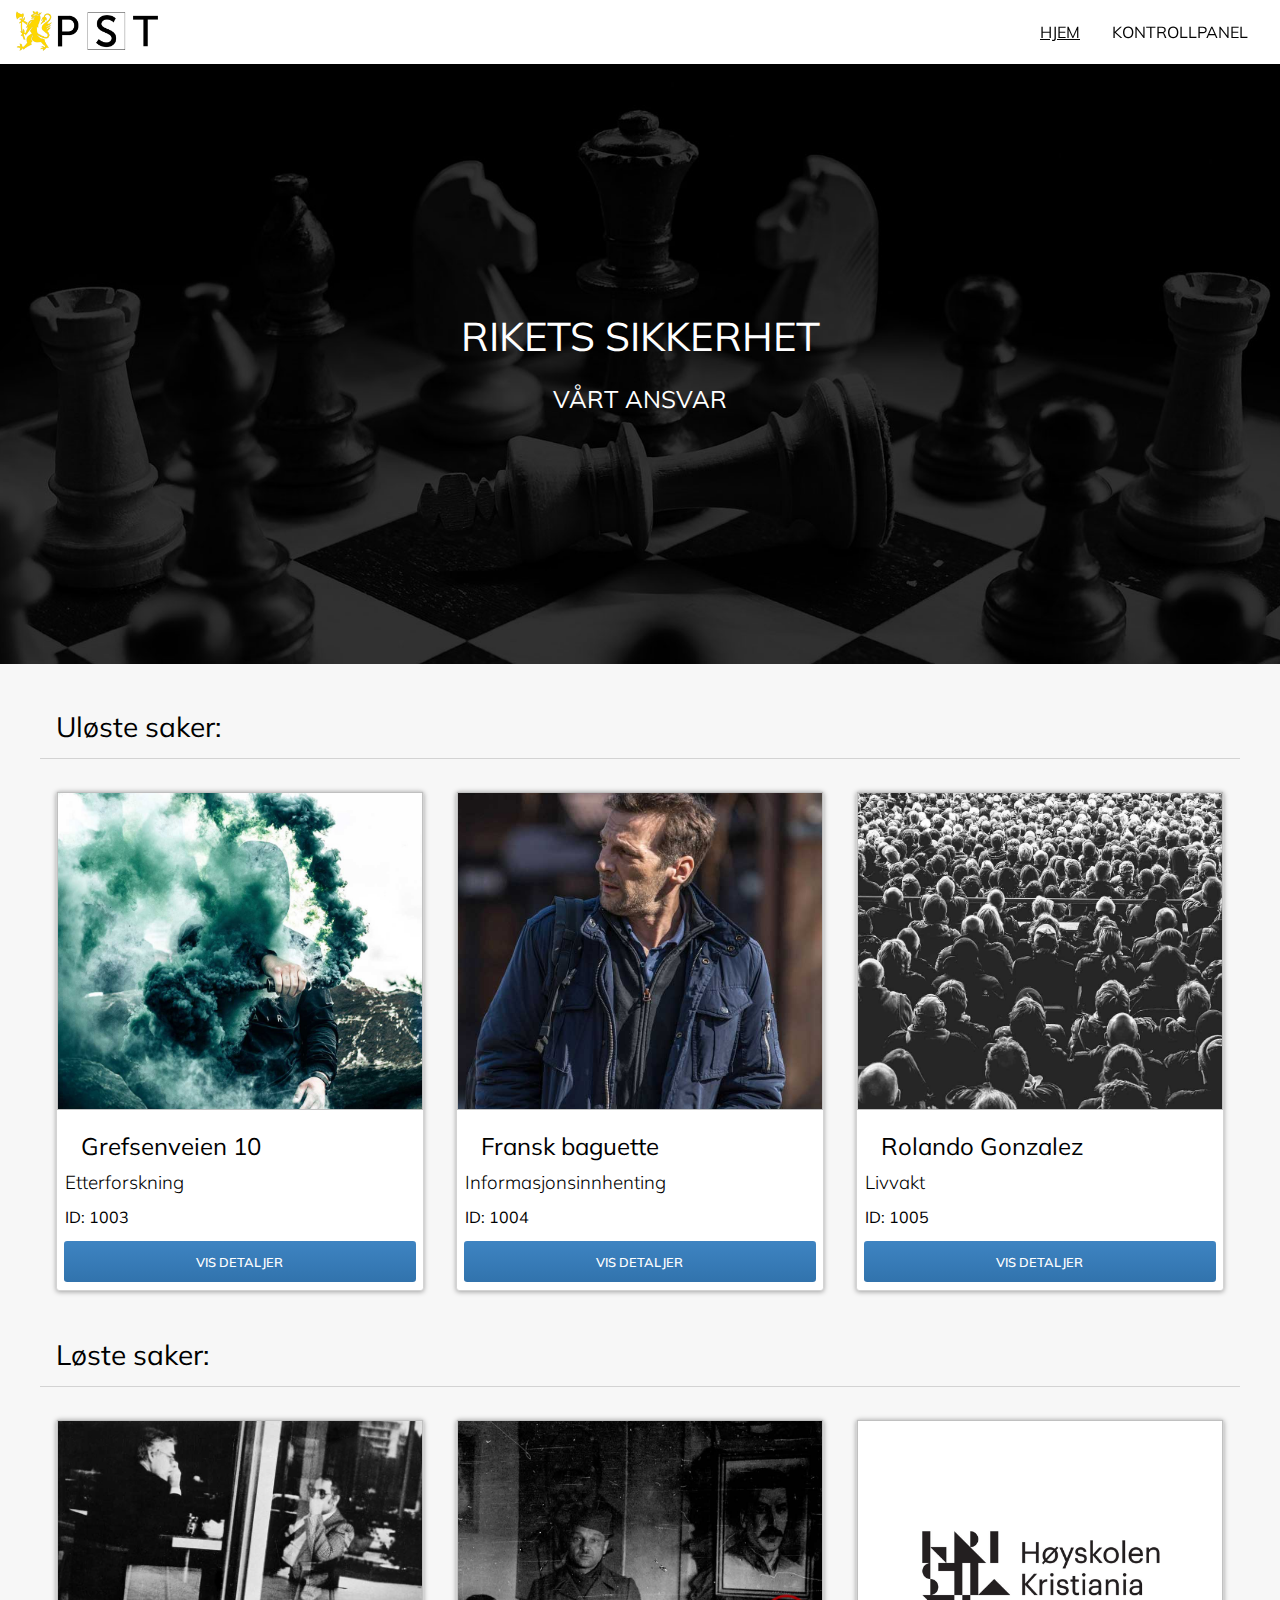
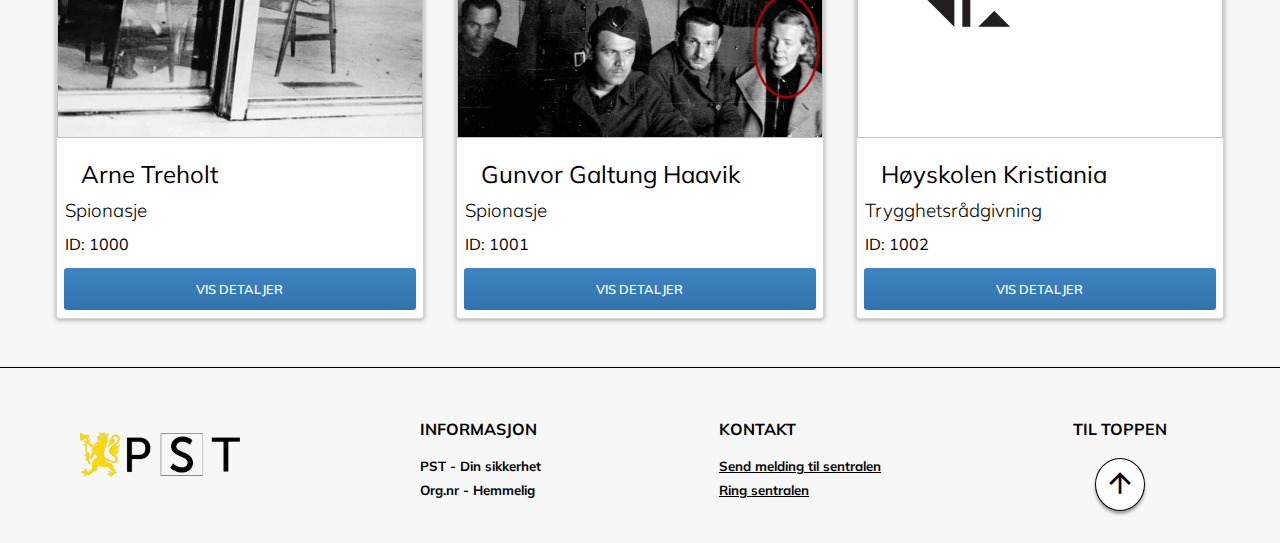
==== index.html @ a3e3e1ad "first commit" ====
<!DOCTYPE html>

<!--
    UNIVERSELL UTFORMING:

        Bilder
            - Alle bilder har en alternativ tekst. Hvis bildet ikke vises vil teksten bli synlig
            - Hvis det er statiske bilder i artikler vil de ha en forklarende tekst under bildet 
                som kan bli lest opp av en screenreader

        Tekststørrelse (font-size) styres av browserens (klientens) innstillinger
            - Har konsekvent brukt rem for at font-size skal følge nettleserens predefinerte innstillinger

        Fargevalg
            - Brukt farger med god kontrast for at personer med fargeblindhet skal ha så lite vanskeligheter som mulig

        Fulgt retningslinjer for bruk av tilbakemeldinger til bruker
            - Popup-advarsel når brukeren er på vei til å gjøre noe ireversibelt

        Fulgt retningslinjer for bruk av forklarende meldinger til bruker om hva som skal skje
            - Klar tekst for hva som er i ferd med å skje hvis brukeren trykker på ulike knapper

        Bruk av kjente ikoner og snarveier for å ikke villlede brukeren
            - Pluss-tegn for å legge til nye elementer
            - Logo leder tilbake til forside

        Fulgt konvensjon for oppbygging av elementer med tanke på andvendbarhet ved bruk av tastatur
            - Man kan fint "tabbe" seg gjennom sidene, og navigere med tastatur
            - Et lite minus her er navigering med "tab"-tast for å nå frem til popup-innholdet på admin-siden   
-->


<html lang="en">

<head>
    <meta charset="UTF-8">
    <meta name="viewport" content="width=device-width, initial-scale=1.0">
    <meta http-equiv="X-UA-Compatible" content="ie=edge">
    <link rel="stylesheet" href="css/header.css">
    <link rel="stylesheet" href="css/style.css">
    <link rel="stylesheet" href="css/index.css">
    <link rel="stylesheet" href="css/footer.css">
    <link rel="stylesheet" href="https://fonts.googleapis.com/css?family=Muli:300,400,600,800&display=swap">
    <link rel="stylesheet" href="https://fonts.googleapis.com/icon?family=Material+Icons">
    <title>PST - Din sikkerhet</title>
</head>

<body>
    <!-- Fixed header that is equal on every page -->
    <header>
        <section class="header-left">
            <a href="./"><img src="img/logo-long.png" alt="PST logo"></a>
        </section>
        <section class="header-right">
            <div onclick="showMenu()" id="menu-button">&#9776;</div>
            <nav id="topnav" class="topnav">
                <ul><a href="./"><u>HJEM</u></a></ul>
                <ul><a href="admin.html">KONTROLLPANEL</a></ul>
            </nav>
        </section>
    </header>
    <!-- Main container with main content -->
    <main>
        <!-- Banner -->
        <section id="main-banner" class="banner">
            <h1>RIKETS SIKKERHET</h1>
            <h2>VÅRT ANSVAR</h2>
        </section>
        <!-- Cases -->
        <section class="case-wrapper">
            <article>
                <h2 class="content-title">Uløste saker:</h2>
                <section class="case-container" id="index-unsolved-case-container"></section>
            </article>
            <article>
                <h2 class="content-title">Løste saker:</h2>
                <section class="case-container" id="index-solved-case-container"></section>
            </article>
        </section>
    </main>
    <!-- Footer that is equal on every page -->
    <footer>
        <section class="footer-content" id="footer-content-1">
            <a href="./"><img src="img/logo-long.png" alt="PST logo"></a>
        </section>
        <section class="footer-content" id="footer-content-2">
            <div class="text-container">
                <h4>INFORMASJON</h4>
                <h5>PST - Din sikkerhet</h5>
                <h5>Org.nr - Hemmelig</h5>
            </div>
        </section>
        <section class="footer-content" id="footer-content-3">
            <div class="text-container">
                <h4>KONTAKT</h4>
                <h5><a href="mailto:kontakt@pst-appen.no">Send melding til sentralen</a></h5>
                <h5><a href="tel:12345678">Ring sentralen</a></h5>
            </div>
        </section>
        <section class="footer-content" id="footer-content-4">
            <h4>TIL TOPPEN</h4>
            <button onclick="topScroll()"><span class="material-icons">arrow_upward</span></button>
        </section>
    </footer>
    <script src="js/script.js"></script>
    <script src="js/cases.js"></script>
    <script src="js/index.js"></script>
</body>

</html>
---- css/header.css ----
header {
    display: grid;
    grid-template-columns: 1fr 2fr;
    position: fixed;
    width: 100vw;
    height: 4rem;
    background-color: #FFFFFF;
    box-shadow: 3px 0 10px rgba(0, 0, 0, 0.35);
}

header [class*="header-"], .topnav {
    display: flex;
    flex-direction: row;
    align-items: center;
    padding: 0 1rem;
}

.header-left {
    justify-content: flex-start;
}

.header-left img {
    height: 2.5rem;
}

.header-right, .topnav {
    justify-content: flex-end;
}

.topnav ul {
    padding-left: 2rem;
}

.topnav a {
    color: #030303;
    text-decoration: none;
}

.topnav a:hover {
    color: #5f5f5f;
}

#menu-button {
    display: none;
    position: absolute;
    right: 30px;
    top: 50%;
    transform: translateY(-50%);
    font-size: 2rem;
}

@media only screen and (max-width: 750px) {
    .header-right {
        flex-direction: column;
    }
    #menu-button {
        display: block;
    }
    .topnav {
        flex-direction: column !important;
        align-items: flex-start !important;
        justify-content: flex-start !important;
        position: absolute;
        left: -999%;
        top: 100%;
        width: 60vw;
        padding: 1rem 0 0 0;
        background-color: rgb(51, 51, 51);
        height: calc(100vh - 4rem);
        overflow: hidden;
    }
    .topnav ul {
        padding: 0 1rem;
    }
    .topnav a {
        color: #FFFFFF;
    }
}
---- css/style.css ----
html, body {
    font-size: 1rem;
    line-height: 16px;
    padding: 0;
    margin: 0;
    overflow-x: hidden;
    background-color: #F7F7F7;
}

* {
    box-sizing: border-box;
    font-family: 'Muli', sans-serif;
}

input[type="button"]:hover, button:hover, a:hover {
    cursor: pointer;
}

main {
    min-height: 700px;
    margin-top: 4rem;
}

.banner {
    display: flex;
    flex-direction: column;
    justify-content: center;
    align-items: center;
    width: 100%;
    height: 600px;
    margin-bottom: 2rem;
}

.banner h1 {
    font-weight: 400;
    font-size: 2.5rem;
    color: #FFFFFF;
}

.banner h2 {
    font-weight: 400;
    font-size: 1.5rem;
    color: #FFFFFF;
}

.banner h3 {}

.case-wrapper {
    display: flex;
    flex-direction: column;
    max-width: 1200px;
    margin: 0 auto;
}

.case-wrapper .content-title {
    font-size: 1.75rem;
    font-weight: 400;
}

.case-wrapper article h2 {
    text-align: left;
    margin-left: 1rem;
}

.case-container {
    display: grid;
    grid-template-columns: repeat(3, 1fr);
    padding: 1rem 0;
    border-top: 1px solid lightgrey;
}

.case-container .single-case {
    display: flex;
    flex-direction: column;
    height: 500px;
    margin: 1rem;
    border-radius: 0.2rem;
    border: 1px solid lightgrey;
    box-shadow: 0px 1px 5px rgba(0, 0, 0, 0.35);
    background-color: #FFFFFF;
}

.case-container .img-container {
    height: 80%;
}

.case-container img {
    width: 100%;
    height: 100%;
    background-size: cover;
    background-position: center center;
}

.case-container .text-content {
    padding: 0.5rem;
}

.case-container .text-content h2 {
    text-align: left;
    font-weight: 400;
}
.case-container .text-content h3 {
    font-weight: 300;
}
.case-container .text-content p {
    margin-bottom: 0;
}

/* BUTTONS */

button {
    font-weight: 600;
    border: none;
    border-radius: 0.2rem;
}

.add-button {
    padding: 0.5rem 4rem;
    color: #FFFFFF;
    background-image: linear-gradient(#3E84C2, #3173ad);
}

.add-button span {
    font-size: 2rem;
}

.add-button:hover {
    background-image: linear-gradient(#3E84C2, #246094);
}

.button-container {
    text-align: center;
}

.button-container * {
    width: 46%;
    margin: 0.5rem auto;
    padding: 0.8rem 0;
    color: #FFFFFF;
    font-size: 0.8rem;
}

.button-container .detail-button {
    width: 96%;
    background-image: linear-gradient(#3E84C2, #3173ad);
}

.button-container .detail-button:hover {
    background-image: linear-gradient(#3E84C2, #246094);
}

.button-container .edit-button {
    background-image: linear-gradient(#3E84C2, #3173ad);
}

.button-container .edit-button:hover {
    background-image: linear-gradient(#3E84C2, #246094);
}

.button-container .delete-button {
    background-image: linear-gradient(#F15E5D, #e45555);
}

.button-container .delete-button:hover {
    background-image: linear-gradient(#F15E5D, #ca4c4c);
}

.finish-button {
    margin: 1rem 0;
    padding: 0.8rem 0;
    font-size: 1rem;
    color: #FFFFFF;
    background-image: linear-gradient(#32AD36, #2b8b2e);
}

.finish-button:hover {
    background-image: linear-gradient(#32AD36, #257528);
}

.exit-button {
    position: absolute;
    top: 0.3rem;
    right: 0;
    background: transparent;
    transition: transform 0.5s;
}

.exit-button:hover {
    transform: scale(1.3);
}

.exit-button:focus {
    outline: 0;
}

.confirmation-button-container {
    display: flex;
    flex-direction: row;
    justify-content: center;
    width: 100%;
    padding: 1rem 0;
}

.confirmation-button-container .cancel-button {
    width: 50%;
    margin-right: 1rem;
    padding: 0.8rem;
    font-size: 0.8rem;
    color: #FFFFFF;
    background-image: linear-gradient(#C1C1C1, #b8b3b3);
}

.confirmation-button-container .cancel-button:hover {
    background-image: linear-gradient(#C1C1C1, #a8a4a4);
}

.confirmation-button-container .delete-button {
    width: 50%;
    padding: 0.8rem;
    font-size: 0.8rem;
    color: #FFFFFF;
    background-image: linear-gradient(#F15E5D, #e45555);
}

.confirmation-button-container .delete-button:hover {
    background-image: linear-gradient(#F15E5D, #ca4c4c);
}

.status-button{
    padding: 0.8rem;
    font-size: 0.8rem;
    color: #FFFFFF;
}

.solved {
    background-image: linear-gradient(#32AD36, #2b8b2e);
}

.solved:hover {
    background-image: linear-gradient(#32AD36, #257528);
}

.unsolved {
    background-image: linear-gradient(#F15E5D, #e45555);
}

.unsolved:hover {
    background-image: linear-gradient(#F15E5D, #ca4c4c);
}

@media only screen and (max-width: 950px) {
    .case-container {
        grid-template-columns: repeat(2, 1fr);
    }
}

@media only screen and (max-width: 650px) {
    .banner h1 {
        font-size: 1.7rem !important;
    }
    .banner h2 {
        font-size: 1rem !important;
    }
    .case-container {
        grid-template-columns: repeat(1, 1fr);
    }
    .case-container .img-container {
        height: 65%;
    }
    .finish-button {
        margin: 0.5rem 0;
    }
    
}
---- css/index.css ----
#main-banner {
    background-image: url("../img/chess.jpg");
    background-size: cover;
    background-position: top center;
}

#main-banner * {
    color: #FFFFFF;
}
---- css/footer.css ----
footer {
    display: grid;
    grid-template-columns: repeat(4, 1fr);
    margin-top: 1rem;
    border-top: 1px solid #000000;
}

.footer-content {
    display: flex;
    flex-direction: column;
    margin: 2rem;
}

.footer-content a {
    color: #030303;
}

.footer-content a:hover {
    color: #5f5f5f;
}

#footer-content-1 {
    justify-content: center;
    align-items: center;
}

#footer-content-1 img {
    width: 10rem;
}

#footer-content-2, #footer-content-3 {
    align-items: center;
}

#footer-content-2 h5, #footer-content-3 h5 {
    margin: .5rem 0;
}

#footer-content-3 h5{
    text-decoration: underline;
}

#footer-content-4 {
    align-items: center;
}

#footer-content-4 button {
    padding: .5rem;
    border-radius: 50%;
    background-color: #FFFFFF;
    border: 1px solid #000000;
    box-shadow: 0px 3px 3px rgba(0, 0, 0, 0.35);
    transition: transform 0.5s, box-shadow 0.5s;
}

#footer-content-4 span {
    font-size: 2rem;
}

#footer-content-4 button:hover {
    transform: scale(1.1);
    box-shadow: 0px 3px 7px rgba(0, 0, 0, 0.35);
}

@media only screen and (max-width: 750px) {
    footer {
        display: grid;
        grid-template-columns: repeat(2, 1fr);
        padding: 1rem;
    }
    .footer-content {
        margin: 1rem 0 0 0;
    }
    #footer-content-1{
        order: 1;
    }
    #footer-content-2{
        order: 3;
    }
    #footer-content-3{
        order: 4;
    }
    #footer-content-4 {
        order: 2;
    }
    #footer-content-4 h4 {
        display: none;
    }
}
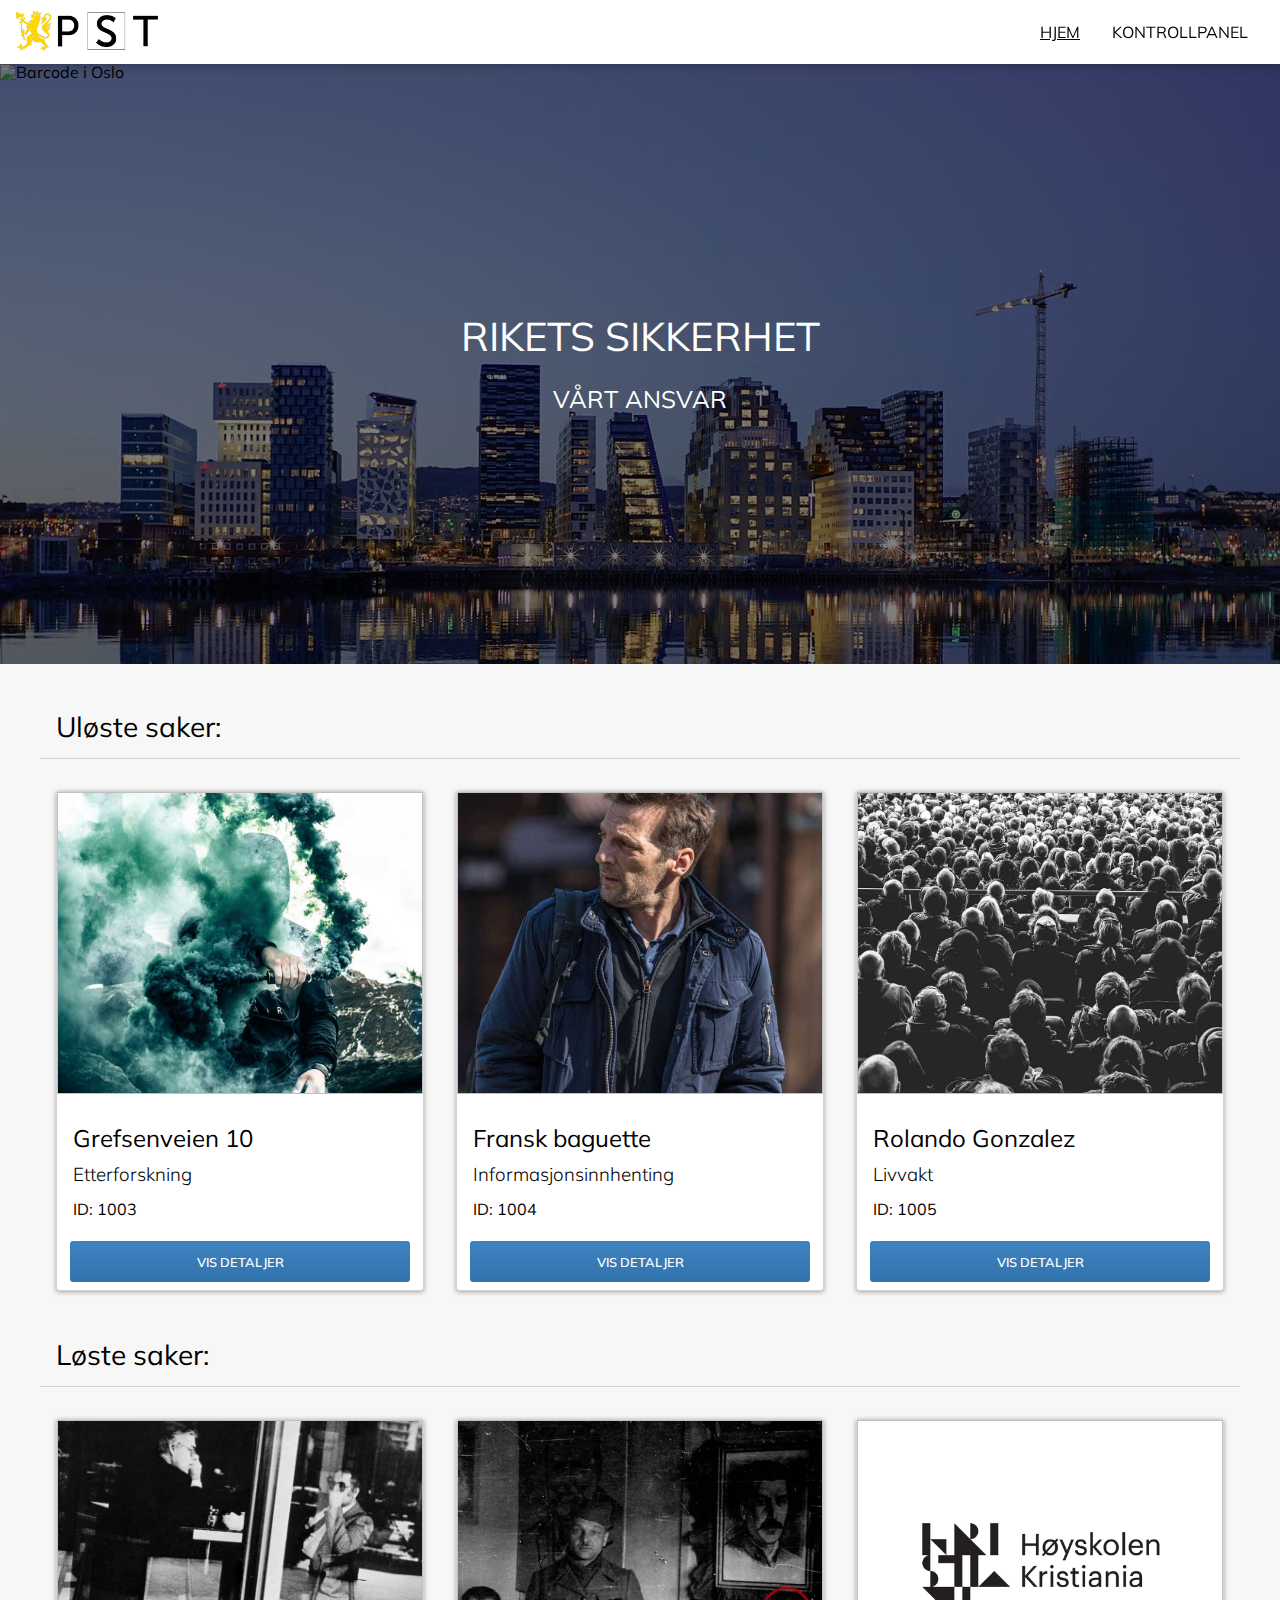
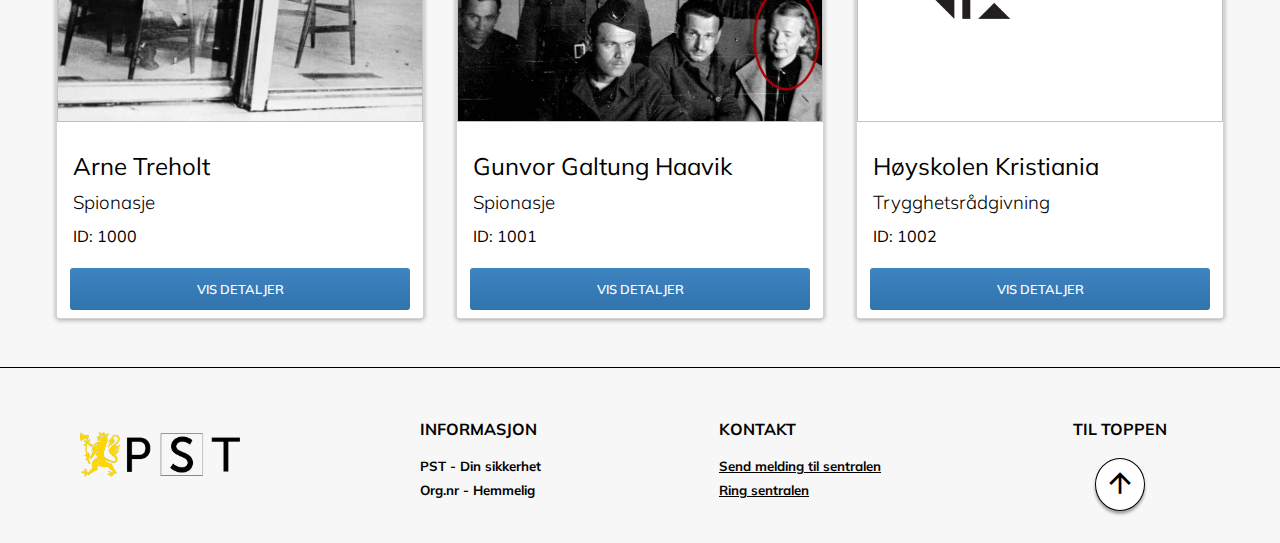
==== commit f920e2b3: "Finished coding" ====
--- a/index.html
+++ b/index.html
@@ -1,18 +1,20 @@
 <!DOCTYPE html>
+<html lang="en">
 
 <!--
     UNIVERSELL UTFORMING:
 
         Bilder
-            - Alle bilder har en alternativ tekst. Hvis bildet ikke vises vil teksten bli synlig
-            - Hvis det er statiske bilder i artikler vil de ha en forklarende tekst under bildet 
-                som kan bli lest opp av en screenreader
+            - Alle bilder i html'en har en alternativ tekst
 
         Tekststørrelse (font-size) styres av browserens (klientens) innstillinger
             - Har konsekvent brukt rem for at font-size skal følge nettleserens predefinerte innstillinger
 
         Fargevalg
             - Brukt farger med god kontrast for at personer med fargeblindhet skal ha så lite vanskeligheter som mulig
+
+        Kontrast
+            - Følger minstekravet til kontrast, altså nivå AA
 
         Fulgt retningslinjer for bruk av tilbakemeldinger til bruker
             - Popup-advarsel når brukeren er på vei til å gjøre noe ireversibelt
@@ -26,11 +28,14 @@
 
         Fulgt konvensjon for oppbygging av elementer med tanke på andvendbarhet ved bruk av tastatur
             - Man kan fint "tabbe" seg gjennom sidene, og navigere med tastatur
-            - Et lite minus her er navigering med "tab"-tast for å nå frem til popup-innholdet på admin-siden   
+            - Et lite minus her er navigering med "tab"-tast for å nå frem til popup-innholdet på admin-siden
+
+    KNOWN BUGS:
+
+        - Kan ikke slette eller endre allerede eksisterende statiske objekter, men de skal jo ikke være der i en reell situasjon uansett.
+        - Slettingen bugger seg noen ganger hvis man har opprettet veldig mange objekter og prøver å slette alle samtidig.
+        - Hover-stilsetting av løst/uløst knapp på case.html siden fungerer bare før man trykker på knappen første gang
 -->
-
-
-<html lang="en">
 
 <head>
     <meta charset="UTF-8">
@@ -65,6 +70,16 @@
         <section id="main-banner" class="banner">
             <h1>RIKETS SIKKERHET</h1>
             <h2>VÅRT ANSVAR</h2>
+            <div class="banner-overlay"></div>
+            <img class="banner-img fade" alt="Barcode i Oslo" style="background-image: url('img/banner/1.jpg');">
+            <img class="banner-img fade" alt="Norsk flagg i flaggstang"
+                style="background-image: url('img/banner/2.jpg'); display: none">
+            <img class="banner-img fade" alt="Politistyrke"
+                style="background-image: url('img/banner/3.jpg'); display: none">
+            <img class="banner-img fade" alt="Overvåkingskamera på vegg"
+                style="background-image: url('img/banner/4.jpg'); display: none">
+            <img class="banner-img fade" alt="Politistyrke rundt biler"
+                style="background-image: url('img/banner/5.jpg'); display: none">
         </section>
         <!-- Cases -->
         <section class="case-wrapper">
@@ -102,6 +117,7 @@
             <button onclick="topScroll()"><span class="material-icons">arrow_upward</span></button>
         </section>
     </footer>
+    <script src="js/jquery-3.4.1.min.js"></script>
     <script src="js/script.js"></script>
     <script src="js/cases.js"></script>
     <script src="js/index.js"></script>
--- a/css/header.css
+++ b/css/header.css
@@ -6,6 +6,7 @@
     height: 4rem;
     background-color: #FFFFFF;
     box-shadow: 3px 0 10px rgba(0, 0, 0, 0.35);
+    z-index: 40;
 }
 
 header [class*="header-"], .topnav {
--- a/css/style.css
+++ b/css/style.css
@@ -43,8 +43,6 @@
     color: #FFFFFF;
 }
 
-.banner h3 {}
-
 .case-wrapper {
     display: flex;
     flex-direction: column;
@@ -53,13 +51,10 @@
 }
 
 .case-wrapper .content-title {
+    margin-left: 1rem;
     font-size: 1.75rem;
     font-weight: 400;
-}
-
-.case-wrapper article h2 {
     text-align: left;
-    margin-left: 1rem;
 }
 
 .case-container {
@@ -92,7 +87,7 @@
 }
 
 .case-container .text-content {
-    padding: 0.5rem;
+    padding: 1rem;
 }
 
 .case-container .text-content h2 {
@@ -141,7 +136,7 @@
 }
 
 .button-container .detail-button {
-    width: 96%;
+    width: 93%;
     background-image: linear-gradient(#3E84C2, #3173ad);
 }
 
--- a/css/index.css
+++ b/css/index.css
@@ -1,9 +1,37 @@
 #main-banner {
-    background-image: url("../img/chess.jpg");
+    position: relative;
+    background-color: #000000;
+}
+
+#main-banner h1, #main-banner h2 {
+    color: #FFFFFF;
+    z-index: 30;
+}
+
+#main-banner .banner-overlay {
+    position: absolute;
+    width: 100%;
+    height: 100%;
+    background-color: rgba(0, 0, 0, 0.5);
+    z-index: 20;
+}
+
+#main-banner .banner-img {
+    position: absolute;
+    width: 100%;
+    height: 100%;
     background-size: cover;
     background-position: top center;
+    z-index: 10;
 }
 
-#main-banner * {
-    color: #FFFFFF;
-}+.fade{
+    animation: fade 1s;
+}
+
+@keyframes fade {
+    from {opacity: .1}
+    to {opacity: 1}
+}
+
+
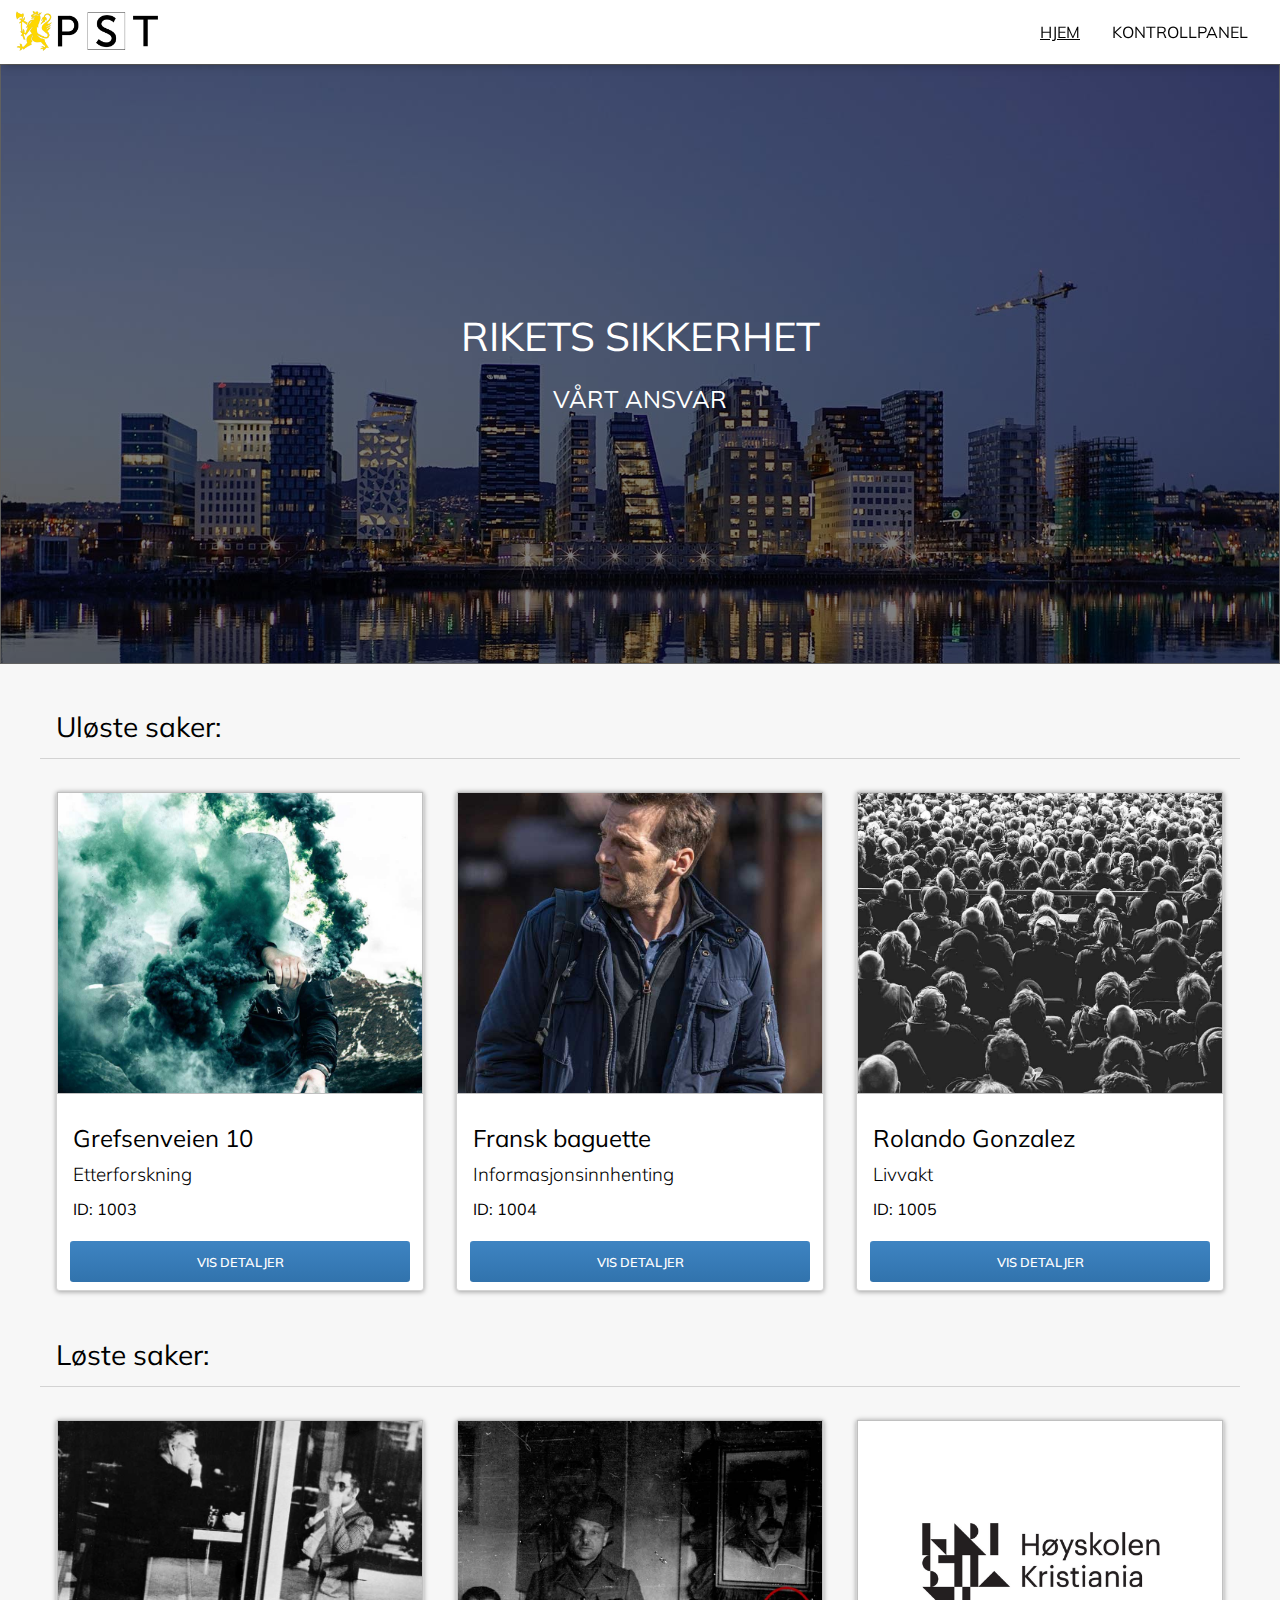
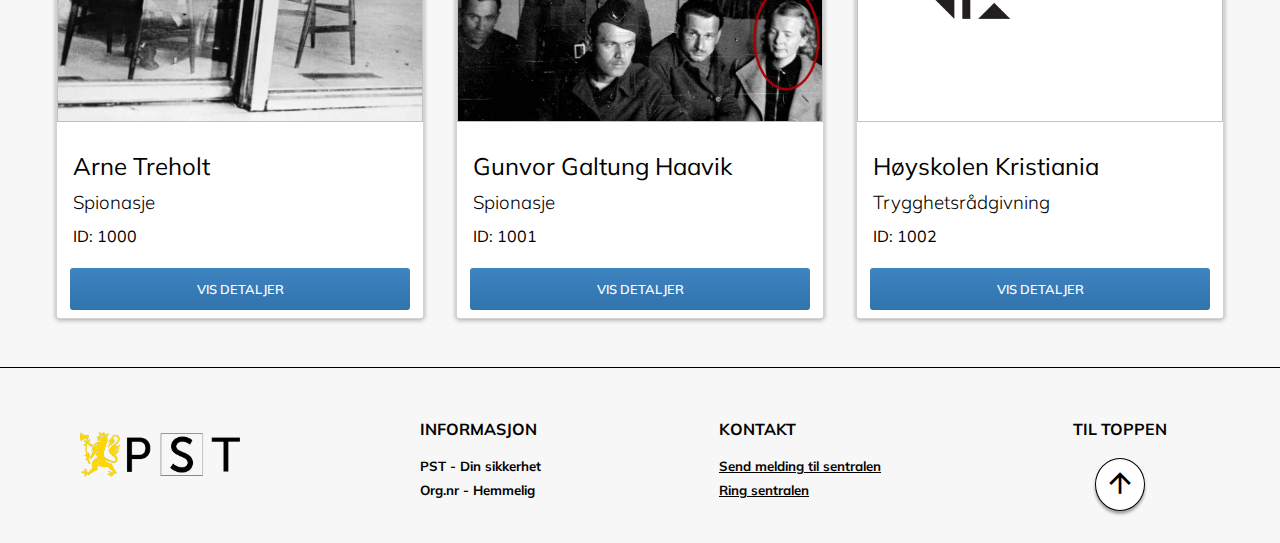
==== commit 0c0fe990: "Updated alt-tags and comments" ====
--- a/index.html
+++ b/index.html
@@ -5,13 +5,17 @@
     UNIVERSELL UTFORMING:
 
         Bilder
-            - Alle bilder i html'en har en alternativ tekst
+            - Alle bilder i html'en som det er hensiktsmessig å ha alt-tag på har en alternativ tekst
+            - Bilder som er fremvist ved hjelp av background-image har ingen alternativ tekst
+                - Dette fordi det ikke viser informasjon av høy viktighetsgrad, og vil derfor ikke være nødvendig
+                - Nettsidens innhold og informasjon avhenger ikke av bildet fremvist ved hjelp av background-image
 
         Tekststørrelse (font-size) styres av browserens (klientens) innstillinger
             - Har konsekvent brukt rem for at font-size skal følge nettleserens predefinerte innstillinger
 
         Fargevalg
             - Brukt farger med god kontrast for at personer med fargeblindhet skal ha så lite vanskeligheter som mulig
+            - Liten minus her er fargen grønn på rød og rød på grønn i case.html
 
         Kontrast
             - Følger minstekravet til kontrast, altså nivå AA
@@ -19,11 +23,12 @@
         Fulgt retningslinjer for bruk av tilbakemeldinger til bruker
             - Popup-advarsel når brukeren er på vei til å gjøre noe ireversibelt
 
-        Fulgt retningslinjer for bruk av forklarende meldinger til bruker om hva som skal skje
+        Fulgt retningslinjer for bruk av forklarende meldinger til bruker om hva som er på vei til å skje
             - Klar tekst for hva som er i ferd med å skje hvis brukeren trykker på ulike knapper
 
-        Bruk av kjente ikoner og snarveier for å ikke villlede brukeren
+        Bruk av kjente ikoner og snarveier for å ikke villlede brukeren. Bl.a:
             - Pluss-tegn for å legge til nye elementer
+            - Søppelkasse for sletting
             - Logo leder tilbake til forside
 
         Fulgt konvensjon for oppbygging av elementer med tanke på andvendbarhet ved bruk av tastatur
@@ -32,8 +37,8 @@
 
     KNOWN BUGS:
 
-        - Kan ikke slette eller endre allerede eksisterende statiske objekter, men de skal jo ikke være der i en reell situasjon uansett.
-        - Slettingen bugger seg noen ganger hvis man har opprettet veldig mange objekter og prøver å slette alle samtidig.
+        - Kan ikke slette eller endre allerede eksisterende statiske objekter, men de skal ikke være der i en reell situasjon, så har sett vekk fra dette.
+        - Slettingen av objekter bugger seg noen ganger hvis man har opprettet veldig mange objekter og prøver å slette alle samtidig.
         - Hover-stilsetting av løst/uløst knapp på case.html siden fungerer bare før man trykker på knappen første gang
 -->
 
@@ -66,20 +71,16 @@
     </header>
     <!-- Main container with main content -->
     <main>
-        <!-- Banner -->
+        <!-- Banner with jquery animation on images -->
         <section id="main-banner" class="banner">
             <h1>RIKETS SIKKERHET</h1>
             <h2>VÅRT ANSVAR</h2>
             <div class="banner-overlay"></div>
-            <img class="banner-img fade" alt="Barcode i Oslo" style="background-image: url('img/banner/1.jpg');">
-            <img class="banner-img fade" alt="Norsk flagg i flaggstang"
-                style="background-image: url('img/banner/2.jpg'); display: none">
-            <img class="banner-img fade" alt="Politistyrke"
-                style="background-image: url('img/banner/3.jpg'); display: none">
-            <img class="banner-img fade" alt="Overvåkingskamera på vegg"
-                style="background-image: url('img/banner/4.jpg'); display: none">
-            <img class="banner-img fade" alt="Politistyrke rundt biler"
-                style="background-image: url('img/banner/5.jpg'); display: none">
+            <img class="banner-img fade" style="background-image: url('img/banner/1.jpg');">
+            <img class="banner-img fade" style="background-image: url('img/banner/2.jpg'); display: none">
+            <img class="banner-img fade" style="background-image: url('img/banner/3.jpg'); display: none">
+            <img class="banner-img fade" style="background-image: url('img/banner/4.jpg'); display: none">
+            <img class="banner-img fade" style="background-image: url('img/banner/5.jpg'); display: none">
         </section>
         <!-- Cases -->
         <section class="case-wrapper">
@@ -118,8 +119,8 @@
         </section>
     </footer>
     <script src="js/jquery-3.4.1.min.js"></script>
+    <script src="js/cases.js"></script>
     <script src="js/script.js"></script>
-    <script src="js/cases.js"></script>
     <script src="js/index.js"></script>
 </body>
 
--- a/css/header.css
+++ b/css/header.css
@@ -1,3 +1,5 @@
+/* Header-styling for all pages */
+
 header {
     display: grid;
     grid-template-columns: 1fr 2fr;
@@ -50,6 +52,8 @@
     font-size: 2rem;
 }
 
+/* Media-Query */
+
 @media only screen and (max-width: 750px) {
     .header-right {
         flex-direction: column;
--- a/css/style.css
+++ b/css/style.css
@@ -1,3 +1,7 @@
+/* Styles that affect every page */
+
+/* Common */
+
 html, body {
     font-size: 1rem;
     line-height: 16px;
@@ -21,6 +25,8 @@
     margin-top: 4rem;
 }
 
+/* Banner */
+
 .banner {
     display: flex;
     flex-direction: column;
@@ -42,6 +48,8 @@
     font-size: 1.5rem;
     color: #FFFFFF;
 }
+
+/* Main content */
 
 .case-wrapper {
     display: flex;
@@ -94,14 +102,16 @@
     text-align: left;
     font-weight: 400;
 }
+
 .case-container .text-content h3 {
     font-weight: 300;
 }
+
 .case-container .text-content p {
     margin-bottom: 0;
 }
 
-/* BUTTONS */
+/* Buttons for all pages */
 
 button {
     font-weight: 600;
@@ -221,7 +231,7 @@
     background-image: linear-gradient(#F15E5D, #ca4c4c);
 }
 
-.status-button{
+.status-button {
     padding: 0.8rem;
     font-size: 0.8rem;
     color: #FFFFFF;
@@ -242,6 +252,8 @@
 .unsolved:hover {
     background-image: linear-gradient(#F15E5D, #ca4c4c);
 }
+
+/* Media-Query's */
 
 @media only screen and (max-width: 950px) {
     .case-container {
@@ -265,5 +277,4 @@
     .finish-button {
         margin: 0.5rem 0;
     }
-    
 }--- a/css/index.css
+++ b/css/index.css
@@ -1,3 +1,5 @@
+/* Banner */
+
 #main-banner {
     position: relative;
     background-color: #000000;
@@ -25,13 +27,17 @@
     z-index: 10;
 }
 
-.fade{
+/* Animation for fading in images is banner */
+
+.fade {
     animation: fade 1s;
 }
 
 @keyframes fade {
-    from {opacity: .1}
-    to {opacity: 1}
-}
-
-
+    from {
+        opacity: .1
+    }
+    to {
+        opacity: 1
+    }
+}--- a/css/footer.css
+++ b/css/footer.css
@@ -1,3 +1,5 @@
+/* Footer-styling for all pages */
+
 footer {
     display: grid;
     grid-template-columns: repeat(4, 1fr);
@@ -36,7 +38,7 @@
     margin: .5rem 0;
 }
 
-#footer-content-3 h5{
+#footer-content-3 h5 {
     text-decoration: underline;
 }
 
@@ -62,6 +64,8 @@
     box-shadow: 0px 3px 7px rgba(0, 0, 0, 0.35);
 }
 
+/* Media-Query */
+
 @media only screen and (max-width: 750px) {
     footer {
         display: grid;
@@ -71,13 +75,13 @@
     .footer-content {
         margin: 1rem 0 0 0;
     }
-    #footer-content-1{
+    #footer-content-1 {
         order: 1;
     }
-    #footer-content-2{
+    #footer-content-2 {
         order: 3;
     }
-    #footer-content-3{
+    #footer-content-3 {
         order: 4;
     }
     #footer-content-4 {
